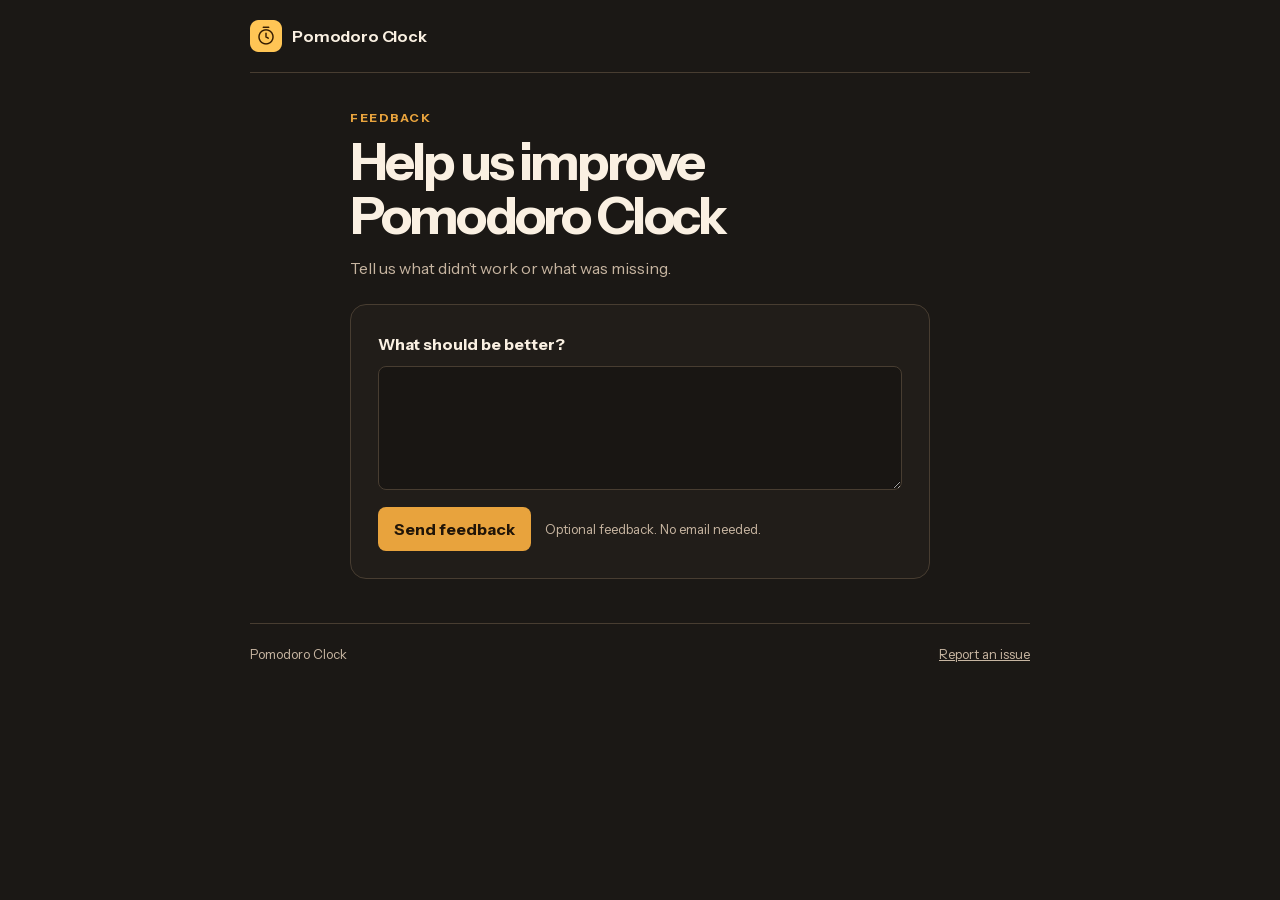
==== feedback/index.html @ e2082803 "Pomodoro Clock support pages: welcome, uninstall, feedback Co-Authored-By: Claude Code <noreply@anth" ====
<!doctype html>
<html lang="en"><head><meta charset="utf-8"><meta name="viewport" content="width=device-width, initial-scale=1"><meta name="robots" content="noindex"><title>Pomodoro Clock — Feedback</title><script defer src="https://cloud.umami.is/script.js" data-website-id="328e350f-b770-4529-9500-92b514123a6c"></script><link rel="icon" href="[data-uri]"><link rel="stylesheet" href="../assets/pages.css"></head>
<body><div class="shell"><header class="top"><span class="identity"><img class="mark" src="[data-uri]" alt="">Pomodoro Clock</span></header><main class="narrow"><header class="hero"><p class="kicker">Feedback</p><h1>Help us improve Pomodoro Clock</h1><p>Tell us what didn’t work or what was missing.</p></header><form class="panel" data-form="feedback"><label class="field-label" for="details">What should be better?</label><textarea id="details" name="details" rows="4" required></textarea><div class="form-actions"><button type="submit" class="send">Send feedback</button><p class="hint">Optional feedback. No email needed.</p></div><p class="status" role="status" aria-live="polite"></p></form></main><footer class="foot"><span>Pomodoro Clock</span><nav aria-label="Support"><a href="https://github.com/alxrum/pomodoro-clock-pages/issues">Report an issue</a></nav></footer></div><script>
// Fill these in when this page's Google Form is configured.
const FORM_ID = '';
const ENTRY_DETAILS = '';
const ENTRY_REASON = '';
const form = document.querySelector('form');
const status = document.querySelector('[role="status"]');
const button = form.querySelector('button');
const details = form.elements.details;
const needsReason = form.dataset.form === 'uninstall';
details.addEventListener('input', () => details.setCustomValidity(''));
form.addEventListener('submit', async (event) => {
  event.preventDefault();
  if (!needsReason && !details.value.trim()) {
    details.setCustomValidity('Please tell us what should be better.');
    details.reportValidity();
    return;
  }
  if (!FORM_ID || !ENTRY_DETAILS || (needsReason && !ENTRY_REASON)) {
    status.textContent = 'Thanks for trying the form. Nothing was sent in this preview.';
    return;
  }
  const body = new URLSearchParams({ [ENTRY_DETAILS]: details.value.trim() });
  if (needsReason) body.set(ENTRY_REASON, form.elements.reason.value);
  button.disabled = true;
  status.textContent = 'Sending…';
  try {
    await fetch(`https://docs.google.com/forms/d/e/${encodeURIComponent(FORM_ID)}/formResponse`, { method: 'POST', mode: 'no-cors', body });
    // The response is opaque; receipt must be verified separately during setup.
    status.textContent = 'Thanks for your feedback.';
    form.reset();
  } catch {
    status.textContent = 'We couldn’t send your feedback. Please try again.';
  } finally {
    button.disabled = false;
  }
});
</script></body></html>
---- assets/pages.css ----
@font-face{font-family:'Instrument Sans';src:url('pages-instrument-sans.woff2') format('woff2');font-weight:400 700;font-style:normal;font-display:swap}
.step,.popup-stage{min-width:0}
@media (min-width:760px){.steps{grid-template-columns:minmax(0,1fr) minmax(0,1.1fr)}.steps>.step:first-child{grid-column:1/-1}.step .popup-stage{justify-items:center;padding-right:0}}
@media (max-width:370px){.shell .ui .pane{padding-inline:9px}.shell .ui .btn{padding-inline:7px}.shell .ui .btn.primary.target{padding-right:21px}}
:root{color-scheme:dark;--bg:#1b1815;--card:#211d19;--line:#483d31;--ink:#faf0e2;--muted:#c7b5a1;--accent:#e8a33d;--accent-ink:#211508;--field:#191613}
*,*::before,*::after{box-sizing:border-box}body{margin:0;background:var(--bg);color:var(--ink);font:16px/1.55 'Instrument Sans',system-ui,sans-serif}h1,h2,p,figure{margin:0}a{color:inherit}a:focus-visible,button:focus-visible,textarea:focus-visible,input:focus-visible+span{outline:2px solid var(--accent);outline-offset:4px}button,input,textarea{font:inherit;color:inherit}.shell{width:min(calc(100% - 32px),780px);margin-inline:auto}.top,.foot{display:flex;align-items:center;justify-content:space-between;gap:12px 20px;flex-wrap:wrap;padding-block:20px}.top{border-bottom:1px solid var(--line)}.foot{border-top:1px solid var(--line);color:var(--muted);font-size:13px}.foot nav{display:flex;flex-wrap:wrap;gap:16px}.identity{display:inline-flex;align-items:center;gap:10px;font-weight:650;letter-spacing:-.01em}.mark{display:block;width:32px;height:32px}.kicker{color:var(--accent);font-size:12px;font-weight:700;text-transform:uppercase;letter-spacing:.13em}.hero{padding-block:36px 23px}.hero h1{font-size:clamp(34px,6.4vw,52px);line-height:1.05;letter-spacing:-.055em;margin:7px 0 12px}.hero p:not(.kicker){color:var(--muted);max-width:54ch}.narrow{width:min(100%,580px);margin-inline:auto;padding-bottom:44px}.panel{padding:clamp(16px,4vw,27px);border:1px solid var(--line);border-radius:16px;background:var(--card)}fieldset{padding:0;margin:0 0 24px;border:0;min-width:0}legend,.field-label{font-weight:700;margin-bottom:10px}.choices{display:grid;gap:7px}.choice{display:flex;align-items:center;gap:11px;border:1px solid var(--line);border-radius:8px;padding:8px 11px;min-height:44px;cursor:pointer}.choice:has(:checked){border-color:var(--accent);background:#2b2217}.choice input{accent-color:var(--accent);width:16px;height:16px;flex:none;margin:0}.field-label{display:block}.optional,.hint{color:var(--muted);font-weight:400;font-size:13px}textarea{width:100%;display:block;padding:11px 12px;min-height:106px;resize:vertical;background:var(--field);border:1px solid var(--line);border-radius:8px}.form-actions{display:flex;align-items:center;gap:10px 14px;flex-wrap:wrap;margin-top:17px}.send{border:0;border-radius:8px;background:var(--accent);color:var(--accent-ink);padding:10px 16px;font-weight:750;cursor:pointer;min-height:44px}.send:hover{background:#f3b65d}.send:disabled{cursor:default;opacity:.65}.status:not(:empty){margin-top:15px;color:var(--ink)}
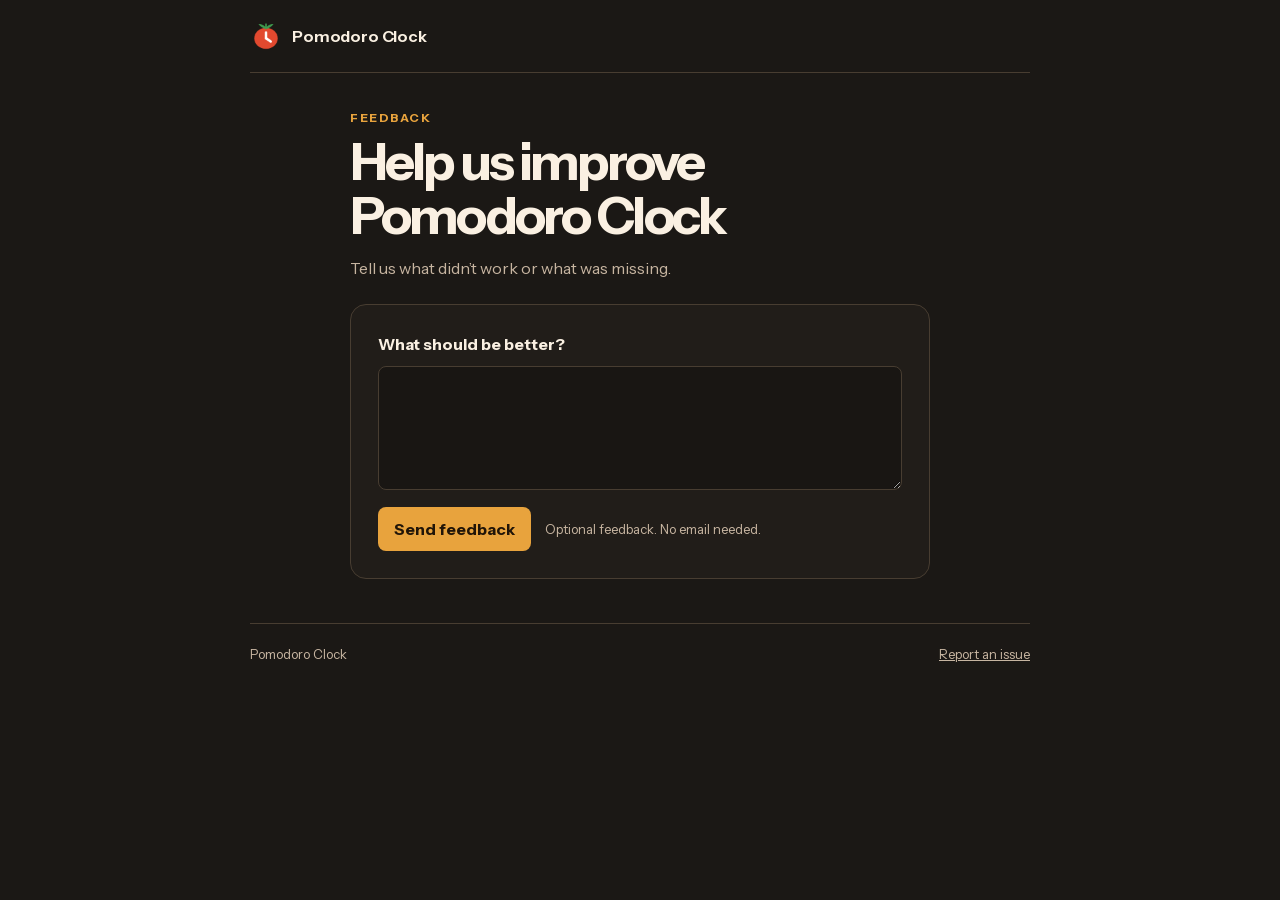
==== commit aa437da4: "Replace icon artwork with the tomato mark across pages New favicon and header mark on welcome, unins" ====
--- a/feedback/index.html
+++ b/feedback/index.html
@@ -1,9 +1,9 @@
 <!doctype html>
-<html lang="en"><head><meta charset="utf-8"><meta name="viewport" content="width=device-width, initial-scale=1"><meta name="robots" content="noindex"><title>Pomodoro Clock — Feedback</title><script defer src="https://cloud.umami.is/script.js" data-website-id="328e350f-b770-4529-9500-92b514123a6c"></script><link rel="icon" href="[data-uri]"><link rel="stylesheet" href="../assets/pages.css"></head>
-<body><div class="shell"><header class="top"><span class="identity"><img class="mark" src="[data-uri]" alt="">Pomodoro Clock</span></header><main class="narrow"><header class="hero"><p class="kicker">Feedback</p><h1>Help us improve Pomodoro Clock</h1><p>Tell us what didn’t work or what was missing.</p></header><form class="panel" data-form="feedback"><label class="field-label" for="details">What should be better?</label><textarea id="details" name="details" rows="4" required></textarea><div class="form-actions"><button type="submit" class="send">Send feedback</button><p class="hint">Optional feedback. No email needed.</p></div><p class="status" role="status" aria-live="polite"></p></form></main><footer class="foot"><span>Pomodoro Clock</span><nav aria-label="Support"><a href="https://github.com/alxrum/pomodoro-clock-pages/issues">Report an issue</a></nav></footer></div><script>
+<html lang="en"><head><meta charset="utf-8"><meta name="viewport" content="width=device-width, initial-scale=1"><meta name="robots" content="noindex"><title>Pomodoro Clock — Feedback</title><script defer src="https://cloud.umami.is/script.js" data-website-id="328e350f-b770-4529-9500-92b514123a6c"></script><link rel="icon" href="[data-uri]"><link rel="stylesheet" href="../assets/pages.css"></head>
+<body><div class="shell"><header class="top"><span class="identity"><img class="mark" src="[data-uri]" alt="">Pomodoro Clock</span></header><main class="narrow"><header class="hero"><p class="kicker">Feedback</p><h1>Help us improve Pomodoro Clock</h1><p>Tell us what didn’t work or what was missing.</p></header><form class="panel" data-form="feedback"><label class="field-label" for="details">What should be better?</label><textarea id="details" name="details" rows="4" required></textarea><div class="form-actions"><button type="submit" class="send">Send feedback</button><p class="hint">Optional feedback. No email needed.</p></div><p class="status" role="status" aria-live="polite"></p></form></main><footer class="foot"><span>Pomodoro Clock</span><nav aria-label="Support"><a href="https://github.com/alxrum/pomodoro-clock-pages/issues">Report an issue</a></nav></footer></div><script>
 // Fill these in when this page's Google Form is configured.
-const FORM_ID = '';
-const ENTRY_DETAILS = '';
+const FORM_ID = '1FAIpQLSf-I8ypMHGqNCDwfYmjDXxJDeEcwlpHDdF9HBXHymPbY_OWVw';
+const ENTRY_DETAILS = 'entry.896722283';
 const ENTRY_REASON = '';
 const form = document.querySelector('form');
 const status = document.querySelector('[role="status"]');
